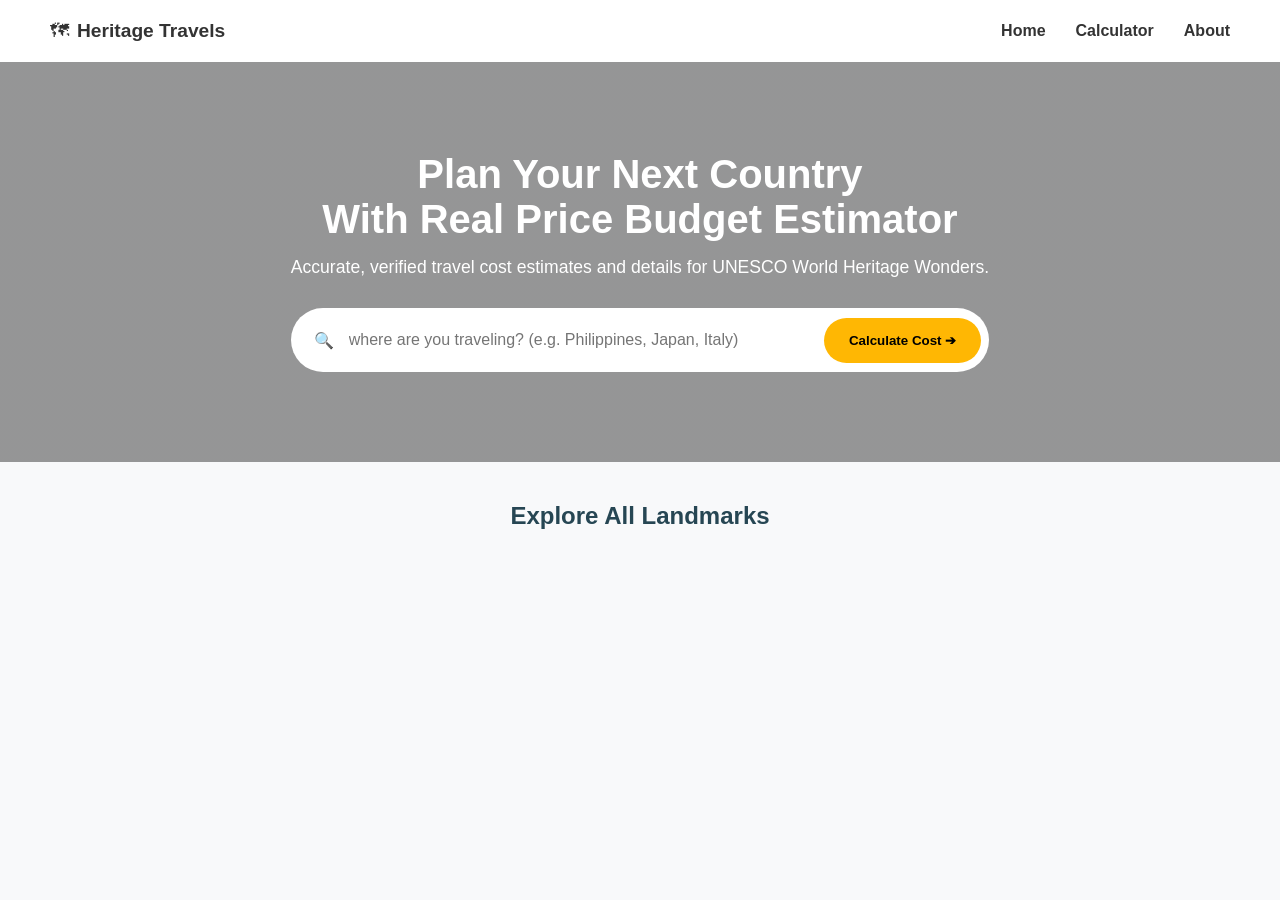
==== index.html @ 6d5b7376 "Add frontend layout, budget calculator logic, and images" ====
<!DOCTYPE html>
<html lang="en">
<head>
    <meta charset="UTF-8">
    <meta name="viewport" content="width=device-width, initial-scale=1.0">
    <title>Heritage Travels - Home</title>
    <link rel="stylesheet" href="style.css">
</head>
<body>
    <!-- Top Navigation -->
    <nav class="navbar">
        <div class="logo">
            <span class="logo-icon">🗺</span>
            <strong>Heritage Travels</strong>
        </div>
        <ul class="nav-links">
            <li><a href="index.html">Home</a></li>
            <li><a href="calculator.html">Calculator</a></li>
            <li><a href="#">About</a></li>
        </ul>
    </nav>

    <!-- Hero Section -->
    <header class="hero">
        <div class="hero-content">
            <h1>Plan Your Next Country<br>With Real Price Budget Estimator</h1>
            <p>Accurate, verified travel cost estimates and details for UNESCO World Heritage Wonders.</p>
            
            <div class="search-bar">
                <span class="search-icon">🔍</span>
                <input type="text" id="searchInput" placeholder="where are you traveling? (e.g. Philippines, Japan, Italy)">
                <button id="heroCalculateBtn">Calculate Cost ➔</button>
            </div>
        </div>
    </header>

    <!-- Ipapakita pa rin natin ang lahat ng landmarks dito bilang gallery -->
    <main class="container">
        <h2 style="text-align: center; margin-bottom: 20px; color: #264653;">Explore All Landmarks</h2>
        <div id="resultsGrid" class="grid">
            <!-- JavaScript will inject all landmark cards here -->
        </div>
    </main>

    <script src="app.js"></script>
</body>
</html>
---- style.css ----
* {
    margin: 0;
    padding: 0;
    box-sizing: border-box;
    font-family: 'Segoe UI', Tahoma, Geneva, Verdana, sans-serif;
}

body {
    background-color: #f8f9fa;
}

/* Navigation */
.navbar {
    display: flex;
    justify-content: space-between;
    align-items: center;
    padding: 20px 50px;
    background: white;
}

.logo {
    font-size: 1.2rem;
    color: #333;
    display: flex;
    align-items: center;
    gap: 8px;
}

.nav-links {
    list-style: none;
    display: flex;
    gap: 30px;
}

.nav-links a {
    text-decoration: none;
    color: #333;
    font-weight: 600;
}

/* Hero Section */
.hero {
    /* Using a placeholder beach image similar to your Figma design */
    background: linear-gradient(rgba(0, 0, 0, 0.4), rgba(0, 0, 0, 0.4)), url('https://images.unsplash.com/photo-1499793983690-e29da59ef1c2?ixlib=rb-4.0.3&auto=format&fit=crop&w=2070&q=80') center/cover;
    height: 400px;
    display: flex;
    justify-content: center;
    align-items: center;
    text-align: center;
    color: white;
    padding: 0 20px;
}

.hero h1 {
    font-size: 2.5rem;
    margin-bottom: 15px;
}

.hero p {
    font-size: 1.1rem;
    margin-bottom: 30px;
}

/* Search Bar */
.search-bar {
    background: white;
    padding: 8px;
    border-radius: 50px;
    display: flex;
    align-items: center;
    max-width: 700px;
    margin: 0 auto;
}

.search-icon {
    padding-left: 15px;
}

.search-bar input {
    flex: 1;
    border: none;
    padding: 15px;
    outline: none;
    font-size: 1rem;
}

.search-bar button {
    background-color: #ffb703;
    color: black;
    border: none;
    padding: 15px 25px;
    border-radius: 50px;
    font-weight: bold;
    cursor: pointer;
    transition: 0.3s;
}

.search-bar button:hover {
    background-color: #fb8500;
}

/* Grid & Cards */
.container {
    max-width: 1200px;
    margin: 40px auto;
    padding: 0 20px;
}

.grid {
    display: grid;
    grid-template-columns: repeat(auto-fit, minmax(300px, 1fr));
    gap: 20px;
}

.card {
    background: white;
    border-radius: 10px;
    box-shadow: 0 4px 6px rgba(0,0,0,0.05);
    border-top: 4px solid #2a9d8f;
    overflow: hidden; /* Keeps the image corners rounded */
}

.card-img {
    width: 100%;
    height: 200px;
    object-fit: cover; /* Ensures the image fills the space without stretching */
    display: block;
}

.card-content {
    padding: 20px;
}

.card-content h3 {
    margin-bottom: 10px;
    color: #264653;
}

.card-content p {
    margin-bottom: 8px;
    color: #555;
    font-size: 0.95rem;
}

.fee {
    color: #e76f51;
    font-weight: bold;
}

.desc {
    margin-top: 15px;
    font-style: italic;
    color: #777;
}

/* Calculator Section */
.calculator-section {
    max-width: 900px;
    margin: -50px auto 40px;
    background: white;
    padding: 30px;
    border-radius: 12px;
    box-shadow: 0 10px 25px rgba(0,0,0,0.1);
    position: relative;
    z-index: 10;
}

.calc-header {
    display: flex;
    justify-content: space-between;
    align-items: center;
    margin-bottom: 25px;
}

.calc-grid {
    display: grid;
    grid-template-columns: 2fr 1fr 1fr;
    gap: 20px;
    margin-bottom: 25px;
}

.input-group label {
    display: block;
    font-size: 0.8rem;
    color: #666;
    margin-bottom: 8px;
    font-weight: bold;
}

.input-group select, .input-group input {
    width: 100%;
    padding: 12px;
    border: 1px solid #ddd;
    border-radius: 6px;
    font-size: 1rem;
}

.travel-style {
    margin-bottom: 25px;
}

.style-options {
    display: flex;
    gap: 15px;
    margin-top: 10px;
}

.style-btn {
    flex: 1;
    padding: 12px;
    background: white;
    border: 1px solid #ddd;
    border-radius: 6px;
    cursor: pointer;
    font-weight: bold;
    color: #555;
}

.style-btn.active {
    border-color: #2a9d8f;
    background: #e9f5f4;
    color: #2a9d8f;
}

.calc-submit {
    width: 100%;
    padding: 15px;
    background: #2a9d8f;
    color: white;
    border: none;
    border-radius: 6px;
    font-size: 1.1rem;
    font-weight: bold;
    cursor: pointer;
}

/* Dashboard Section */
.dashboard-section {
    max-width: 900px;
    margin: 0 auto 50px;
}

.total-banner {
    background: #264653;
    color: white;
    padding: 30px;
    border-radius: 12px;
    margin-bottom: 20px;
}

.total-banner p { color: #aaa; margin-bottom: 5px; }
.total-banner h1 { font-size: 3rem; margin-bottom: 5px; }

.distribution-grid {
    display: grid;
    grid-template-columns: repeat(4, 1fr);
    gap: 15px;
}

.dist-card {
    background: white;
    padding: 20px;
    border-radius: 8px;
    border: 1px solid #eee;
    text-align: center;
}

.dist-card h4 {
    font-size: 0.9rem;
    color: #666;
    margin-bottom: 15px;
}

.dist-card h2 {
    color: #333;
}
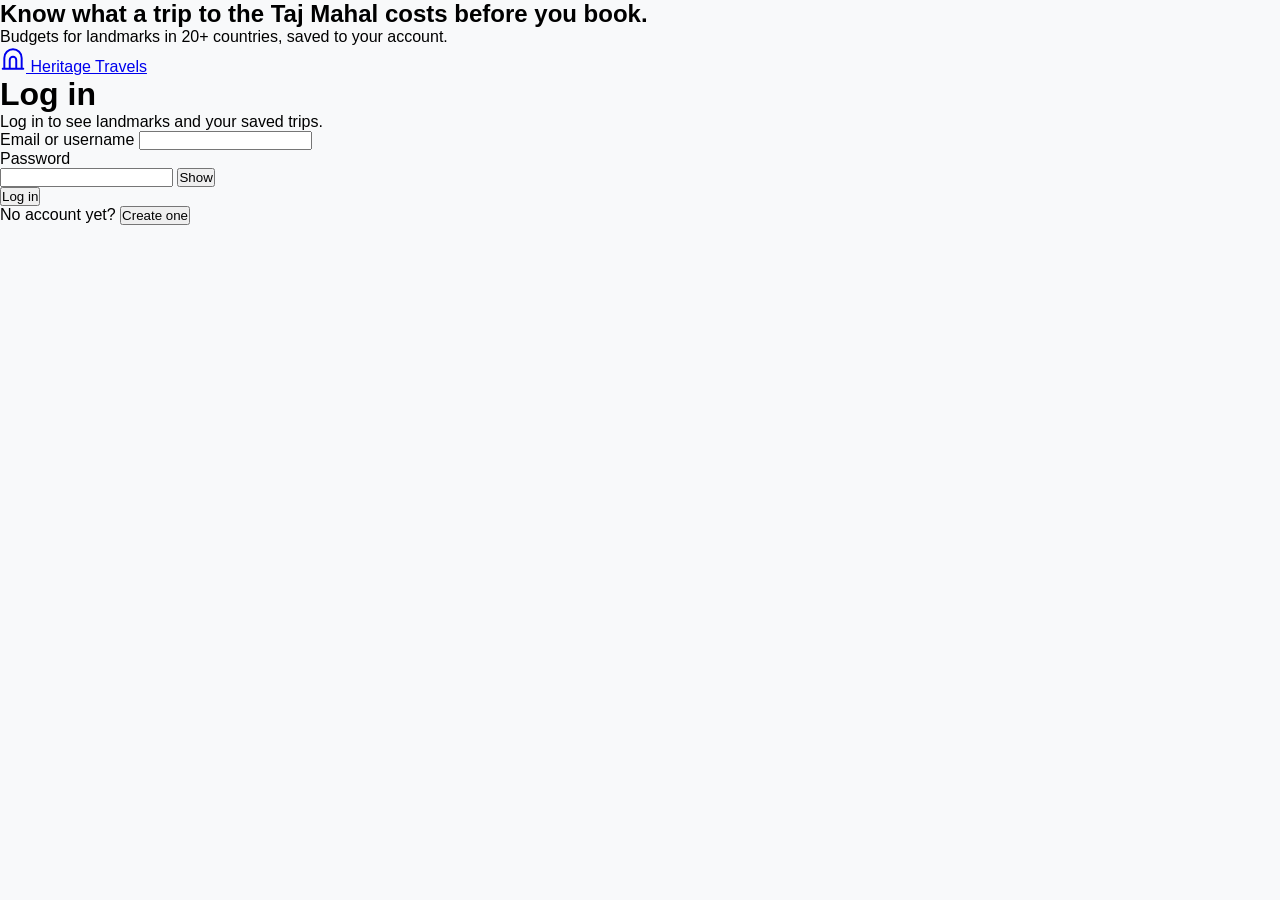
==== commit 695d99f2: "Refactor index.html for improved structure and styling Updated the HTML structure and added meta tag" ====
--- a/index.html
+++ b/index.html
@@ -1,47 +1,53 @@
 <!DOCTYPE html>
 <html lang="en">
 <head>
-    <meta charset="UTF-8">
-    <meta name="viewport" content="width=device-width, initial-scale=1.0">
-    <title>Heritage Travels - Home</title>
-    <link rel="stylesheet" href="style.css">
+<meta charset="UTF-8">
+<meta name="viewport" content="width=device-width, initial-scale=1.0">
+<link rel="preconnect" href="https://fonts.googleapis.com">
+<link rel="preconnect" href="https://fonts.gstatic.com" crossorigin>
+<link href="https://fonts.googleapis.com/css2?family=Libre+Caslon+Display&family=Public+Sans:wght@400;500;600;700&display=swap" rel="stylesheet">
+<link rel="stylesheet" href="style.css">
+<title>Heritage Travels | Landmark budgets</title>
 </head>
-<body>
-    <!-- Top Navigation -->
-    <nav class="navbar">
-        <div class="logo">
-            <span class="logo-icon">🗺</span>
-            <strong>Heritage Travels</strong>
+<body data-page="home">
+<header class="site-header" id="siteHeader"></header>
+<main>
+  <section class="hero">
+    <div class="wrap">
+      <div>
+        <h1>What does it cost to stand where history happened?</h1>
+        <p class="hero-lede">Pick a landmark, set your days and travelers, and get a clear budget for the hotel, food, transport and entry.</p>
+        <form class="search" id="heroForm" role="search">
+          <div class="field">
+            <svg viewBox="0 0 24 24" width="20" height="20" fill="none" stroke="currentColor" stroke-width="1.8" stroke-linecap="round" aria-hidden="true"><circle cx="11" cy="11" r="6.5"/><path d="m16 16 4.5 4.5"/></svg>
+            <input id="heroInput" type="text" placeholder="Country, for example Italy" aria-label="Country">
+          </div>
+          <button class="btn btn-primary" type="submit">Estimate a budget</button>
+        </form>
+        <p class="hero-stat" id="heroStat" aria-live="polite"></p>
+      </div>
+      <figure class="arch">
+        <div class="arch-frame"><img src="images/colosseum.jpg" alt="The Colosseum in Rome"></div>
+        <figcaption><strong>Colosseum, Rome</strong><span>Entry 16 EUR. Hotel 150 EUR a night.</span></figcaption>
+      </figure>
+    </div>
+  </section>
+
+  <section class="section" id="landmarks">
+    <div class="wrap">
+      <div class="section-head">
+        <h2>Landmarks <span class="muted" id="count" style="font-size:1rem;font-family:var(--font-ui)"></span></h2>
+        <div class="filter">
+          <svg viewBox="0 0 24 24" width="20" height="20" fill="none" stroke="currentColor" stroke-width="1.8" stroke-linecap="round" aria-hidden="true"><circle cx="11" cy="11" r="6.5"/><path d="m16 16 4.5 4.5"/></svg>
+          <input id="filter" type="search" placeholder="Search by name or place" aria-label="Search landmarks">
         </div>
-        <ul class="nav-links">
-            <li><a href="index.html">Home</a></li>
-            <li><a href="calculator.html">Calculator</a></li>
-            <li><a href="#">About</a></li>
-        </ul>
-    </nav>
-
-    <!-- Hero Section -->
-    <header class="hero">
-        <div class="hero-content">
-            <h1>Plan Your Next Country<br>With Real Price Budget Estimator</h1>
-            <p>Accurate, verified travel cost estimates and details for UNESCO World Heritage Wonders.</p>
-            
-            <div class="search-bar">
-                <span class="search-icon">🔍</span>
-                <input type="text" id="searchInput" placeholder="where are you traveling? (e.g. Philippines, Japan, Italy)">
-                <button id="heroCalculateBtn">Calculate Cost ➔</button>
-            </div>
-        </div>
-    </header>
-
-    <!-- Ipapakita pa rin natin ang lahat ng landmarks dito bilang gallery -->
-    <main class="container">
-        <h2 style="text-align: center; margin-bottom: 20px; color: #264653;">Explore All Landmarks</h2>
-        <div id="resultsGrid" class="grid">
-            <!-- JavaScript will inject all landmark cards here -->
-        </div>
-    </main>
-
-    <script src="app.js"></script>
+      </div>
+      <div class="tabs" id="tabs" role="group" aria-label="Region"></div>
+      <div class="grid" id="grid"></div>
+    </div>
+  </section>
+</main>
+<footer class="site-footer" id="siteFooter"></footer>
+<script src="app.js"></script>
 </body>
-</html>+</html>
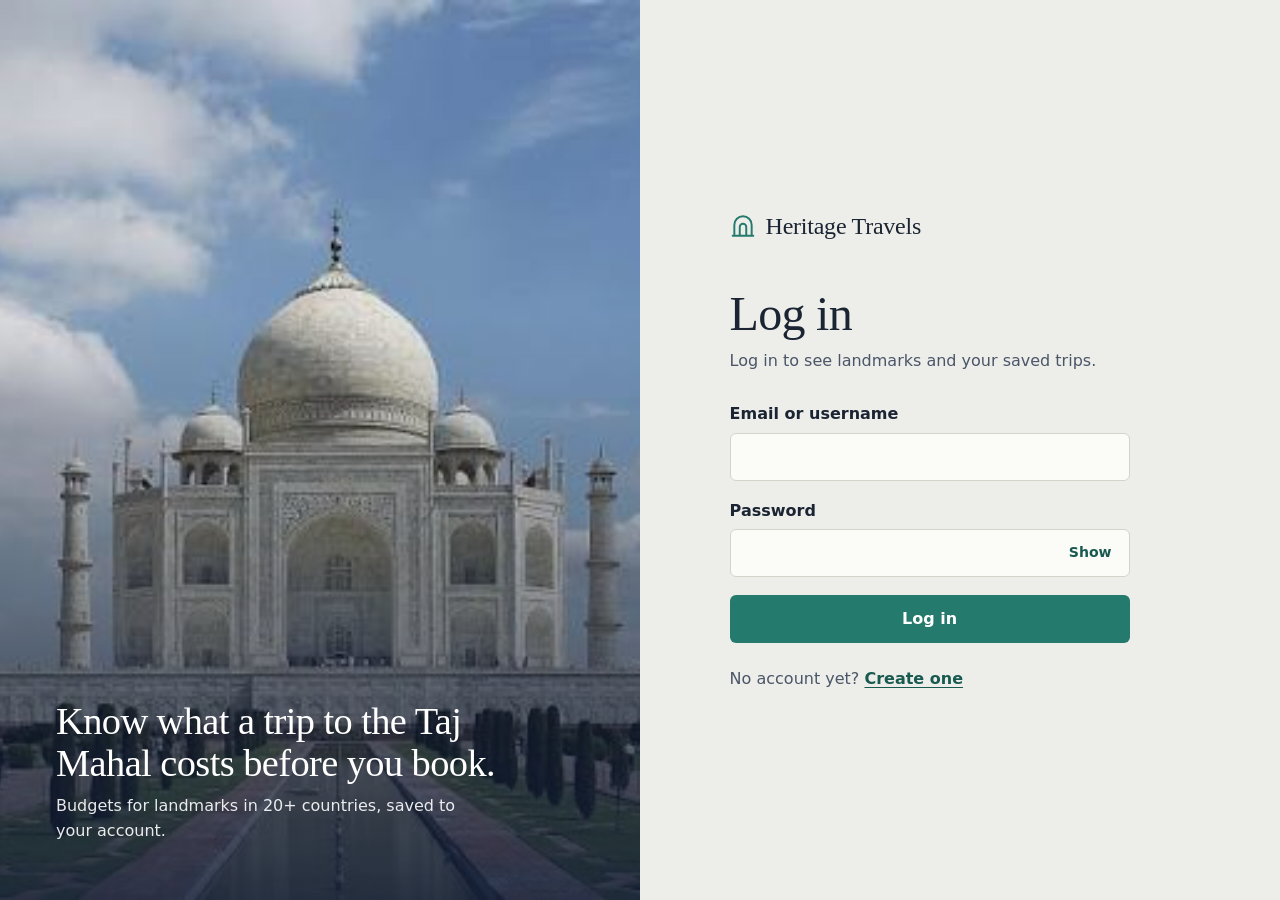
==== commit e1a461bd: "Update figcaption to include heroCaption span" ====
--- a/index.html
+++ b/index.html
@@ -28,7 +28,7 @@
       </div>
       <figure class="arch">
         <div class="arch-frame"><img src="images/colosseum.jpg" alt="The Colosseum in Rome"></div>
-        <figcaption><strong>Colosseum, Rome</strong><span>Entry 16 EUR. Hotel 150 EUR a night.</span></figcaption>
+        <figcaption><strong>Colosseum, Rome</strong><span id="heroCaption"></span></figcaption>
       </figure>
     </div>
   </section>
--- a/style.css
+++ b/style.css
@@ -1,276 +1,446 @@
-* {
+/* ==========================================================
+   Heritage Travels
+   Limestone, slate ink, verdigris and brass.
+   Trips and budget estimates are drawn as entry tickets.
+   ========================================================== */
+
+:root {
+    --stone: #edeee9;
+    --stone-2: #e2e4dc;
+    --paper: #fbfbf8;
+    --line: #d1d5ca;
+    --ink: #1b2433;
+    --ink-2: #4a5568;
+    --ink-3: #8a93a3;
+    --verd: #247a6c;
+    --verd-d: #185a50;
+    --verd-wash: #dcebe6;
+    --brass: #b88a2d;
+    --brass-d: #7a5812;
+    --stamp: #b7352d;
+    --slate: #5b6b86;
+
+    --font-display: "Libre Caslon Display", "Iowan Old Style", "Palatino Linotype", Georgia, serif;
+    --font-ui: "Public Sans", system-ui, -apple-system, "Segoe UI", Roboto, sans-serif;
+
+    --radius: 6px;
+    --wrap: 1200px;
+}
+
+*, *::before, *::after { box-sizing: border-box; }
+
+html { scroll-behavior: smooth; }
+
+body {
     margin: 0;
-    padding: 0;
-    box-sizing: border-box;
-    font-family: 'Segoe UI', Tahoma, Geneva, Verdana, sans-serif;
-}
-
-body {
-    background-color: #f8f9fa;
-}
-
-/* Navigation */
-.navbar {
+    min-height: 100vh;
     display: flex;
-    justify-content: space-between;
-    align-items: center;
-    padding: 20px 50px;
-    background: white;
-}
-
-.logo {
-    font-size: 1.2rem;
-    color: #333;
-    display: flex;
-    align-items: center;
-    gap: 8px;
-}
-
-.nav-links {
-    list-style: none;
-    display: flex;
-    gap: 30px;
-}
-
-.nav-links a {
-    text-decoration: none;
-    color: #333;
-    font-weight: 600;
-}
-
-/* Hero Section */
-.hero {
-    /* Using a placeholder beach image similar to your Figma design */
-    background: linear-gradient(rgba(0, 0, 0, 0.4), rgba(0, 0, 0, 0.4)), url('https://images.unsplash.com/photo-1499793983690-e29da59ef1c2?ixlib=rb-4.0.3&auto=format&fit=crop&w=2070&q=80') center/cover;
-    height: 400px;
-    display: flex;
-    justify-content: center;
-    align-items: center;
-    text-align: center;
-    color: white;
-    padding: 0 20px;
-}
-
-.hero h1 {
-    font-size: 2.5rem;
-    margin-bottom: 15px;
-}
-
-.hero p {
-    font-size: 1.1rem;
-    margin-bottom: 30px;
-}
-
-/* Search Bar */
-.search-bar {
-    background: white;
-    padding: 8px;
-    border-radius: 50px;
-    display: flex;
-    align-items: center;
-    max-width: 700px;
-    margin: 0 auto;
-}
-
-.search-icon {
-    padding-left: 15px;
-}
-
-.search-bar input {
-    flex: 1;
-    border: none;
-    padding: 15px;
-    outline: none;
-    font-size: 1rem;
-}
-
-.search-bar button {
-    background-color: #ffb703;
-    color: black;
-    border: none;
-    padding: 15px 25px;
-    border-radius: 50px;
-    font-weight: bold;
-    cursor: pointer;
-    transition: 0.3s;
-}
-
-.search-bar button:hover {
-    background-color: #fb8500;
-}
-
-/* Grid & Cards */
-.container {
-    max-width: 1200px;
-    margin: 40px auto;
-    padding: 0 20px;
-}
-
-.grid {
-    display: grid;
-    grid-template-columns: repeat(auto-fit, minmax(300px, 1fr));
-    gap: 20px;
-}
-
-.card {
-    background: white;
-    border-radius: 10px;
-    box-shadow: 0 4px 6px rgba(0,0,0,0.05);
-    border-top: 4px solid #2a9d8f;
-    overflow: hidden; /* Keeps the image corners rounded */
-}
-
-.card-img {
-    width: 100%;
-    height: 200px;
-    object-fit: cover; /* Ensures the image fills the space without stretching */
-    display: block;
-}
-
-.card-content {
-    padding: 20px;
-}
-
-.card-content h3 {
-    margin-bottom: 10px;
-    color: #264653;
-}
-
-.card-content p {
-    margin-bottom: 8px;
-    color: #555;
-    font-size: 0.95rem;
-}
-
-.fee {
-    color: #e76f51;
-    font-weight: bold;
-}
-
-.desc {
-    margin-top: 15px;
-    font-style: italic;
-    color: #777;
-}
-
-/* Calculator Section */
-.calculator-section {
-    max-width: 900px;
-    margin: -50px auto 40px;
-    background: white;
-    padding: 30px;
-    border-radius: 12px;
-    box-shadow: 0 10px 25px rgba(0,0,0,0.1);
-    position: relative;
-    z-index: 10;
-}
-
-.calc-header {
-    display: flex;
-    justify-content: space-between;
-    align-items: center;
-    margin-bottom: 25px;
-}
-
-.calc-grid {
-    display: grid;
-    grid-template-columns: 2fr 1fr 1fr;
-    gap: 20px;
-    margin-bottom: 25px;
-}
-
-.input-group label {
-    display: block;
-    font-size: 0.8rem;
-    color: #666;
-    margin-bottom: 8px;
-    font-weight: bold;
-}
-
-.input-group select, .input-group input {
-    width: 100%;
-    padding: 12px;
-    border: 1px solid #ddd;
-    border-radius: 6px;
-    font-size: 1rem;
-}
-
-.travel-style {
-    margin-bottom: 25px;
-}
-
-.style-options {
-    display: flex;
-    gap: 15px;
-    margin-top: 10px;
-}
-
-.style-btn {
-    flex: 1;
-    padding: 12px;
-    background: white;
-    border: 1px solid #ddd;
-    border-radius: 6px;
-    cursor: pointer;
-    font-weight: bold;
-    color: #555;
-}
-
-.style-btn.active {
-    border-color: #2a9d8f;
-    background: #e9f5f4;
-    color: #2a9d8f;
-}
-
-.calc-submit {
-    width: 100%;
-    padding: 15px;
-    background: #2a9d8f;
-    color: white;
-    border: none;
-    border-radius: 6px;
-    font-size: 1.1rem;
-    font-weight: bold;
-    cursor: pointer;
-}
-
-/* Dashboard Section */
-.dashboard-section {
-    max-width: 900px;
-    margin: 0 auto 50px;
-}
-
-.total-banner {
-    background: #264653;
-    color: white;
-    padding: 30px;
-    border-radius: 12px;
-    margin-bottom: 20px;
-}
-
-.total-banner p { color: #aaa; margin-bottom: 5px; }
-.total-banner h1 { font-size: 3rem; margin-bottom: 5px; }
-
-.distribution-grid {
-    display: grid;
-    grid-template-columns: repeat(4, 1fr);
-    gap: 15px;
-}
-
-.dist-card {
-    background: white;
-    padding: 20px;
-    border-radius: 8px;
-    border: 1px solid #eee;
-    text-align: center;
-}
-
-.dist-card h4 {
-    font-size: 0.9rem;
-    color: #666;
-    margin-bottom: 15px;
-}
-
-.dist-card h2 {
-    color: #333;
-}+    flex-direction: column;
+    background: var(--stone);
+    color: var(--ink);
+    font: 400 1rem/1.55 var(--font-ui);
+    -webkit-font-smoothing: antialiased;
+}
+
+main { flex: 1; }
+
+img { display: block; max-width: 100%; }
+h1, h2, h3, p, ul, dl, figure { margin: 0; }
+ul { padding: 0; list-style: none; }
+a { color: inherit; }
+button, input, select { font: inherit; color: inherit; }
+
+:focus-visible { outline: 2px solid var(--verd); outline-offset: 2px; }
+
+.wrap { max-width: var(--wrap); margin: 0 auto; padding: 0 24px; }
+.muted { color: var(--ink-2); }
+.sr-only {
+    position: absolute; width: 1px; height: 1px; margin: -1px; padding: 0;
+    overflow: hidden; clip: rect(0 0 0 0); white-space: nowrap; border: 0;
+}
+
+/* ---------- Type ---------- */
+h1, h2, .display { font-family: var(--font-display); font-weight: 400; letter-spacing: -0.015em; }
+h1 { font-size: clamp(2.5rem, 5.4vw, 4.25rem); line-height: 1.04; }
+h2 { font-size: clamp(1.75rem, 3vw, 2.5rem); line-height: 1.1; }
+
+/* ---------- Buttons ---------- */
+.btn {
+    display: inline-flex; align-items: center; justify-content: center; gap: 8px;
+    height: 48px; padding: 0 22px;
+    border: 1px solid transparent; border-radius: var(--radius);
+    font-weight: 600; text-decoration: none; cursor: pointer;
+    transition: background .15s, color .15s, border-color .15s;
+}
+.btn-primary { background: var(--verd); color: #fff; }
+.btn-primary:hover { background: var(--verd-d); }
+.btn-quiet { background: transparent; border-color: var(--ink); color: var(--ink); }
+.btn-quiet:hover { background: var(--ink); color: var(--paper); }
+.btn-danger { background: var(--stamp); color: #fff; }
+.btn-danger:hover { background: #962a23; }
+.btn-sm { height: 38px; padding: 0 14px; font-size: .9rem; }
+.btn[disabled], .btn[aria-disabled="true"] { opacity: .55; cursor: not-allowed; }
+.btn-link {
+    background: none; border: 0; padding: 6px 4px; cursor: pointer;
+    font-weight: 600; text-decoration: underline; text-underline-offset: 3px;
+}
+.btn-link.danger { color: var(--stamp); }
+
+/* ---------- Header ---------- */
+.site-header {
+    position: sticky; top: 0; z-index: 30;
+    background: var(--stone);
+    border-bottom: 1px solid var(--line);
+}
+@supports (background: color-mix(in srgb, red, blue)) {
+    .site-header { background: color-mix(in srgb, var(--stone) 90%, transparent); backdrop-filter: blur(10px); }
+}
+.site-header .wrap { display: flex; align-items: center; gap: 28px; height: 64px; }
+.brand {
+    display: flex; align-items: center; gap: 10px; text-decoration: none;
+    font-family: var(--font-display); font-size: 1.5rem; letter-spacing: -0.01em; white-space: nowrap;
+}
+.brand svg { color: var(--verd); }
+.nav { display: flex; gap: 4px; }
+.nav a {
+    position: relative; padding: 8px 12px; border-radius: var(--radius);
+    text-decoration: none; font-weight: 500; color: var(--ink-2);
+}
+.nav a:hover { color: var(--ink); }
+.nav a[aria-current="page"] { color: var(--ink); }
+.nav a[aria-current="page"]::after {
+    content: ""; position: absolute; left: 12px; right: 12px; bottom: 2px;
+    height: 2px; background: var(--verd);
+}
+.nav-logout { display: none; }
+.user { margin-left: auto; display: flex; align-items: center; gap: 10px; }
+.avatar {
+    width: 32px; height: 32px; border-radius: 50%;
+    display: grid; place-items: center;
+    background: var(--ink); color: var(--stone); font-weight: 600; font-size: .85rem;
+}
+.user-name { max-width: 180px; overflow: hidden; text-overflow: ellipsis; white-space: nowrap; font-size: .9rem; color: var(--ink-2); }
+.badge {
+    padding: 2px 9px; border-radius: 999px;
+    background: var(--verd-wash); color: var(--verd-d); font-size: .75rem; font-weight: 600;
+}
+.menu-btn {
+    display: none; margin-left: auto; width: 42px; height: 42px;
+    align-items: center; justify-content: center;
+    background: none; border: 1px solid var(--line); border-radius: var(--radius); cursor: pointer;
+}
+
+/* ---------- Home: hero ---------- */
+.hero { padding: 56px 0 72px; }
+.hero .wrap { display: grid; grid-template-columns: minmax(0, 1.15fr) minmax(0, .85fr); gap: 72px; align-items: center; }
+.hero-lede { margin-top: 22px; max-width: 46ch; font-size: 1.125rem; color: var(--ink-2); }
+
+.search { display: flex; gap: 8px; margin-top: 32px; max-width: 540px; }
+.field { position: relative; flex: 1; min-width: 0; }
+.field > svg { position: absolute; left: 14px; top: 50%; transform: translateY(-50%); color: var(--ink-2); pointer-events: none; }
+.field input {
+    width: 100%; height: 52px; padding: 0 16px 0 44px;
+    border: 1px solid var(--line); border-radius: var(--radius); background: var(--paper);
+}
+.hero-stat { margin-top: 14px; font-size: .92rem; color: var(--ink-2); min-height: 1.5em; }
+
+.arch { justify-self: center; width: 100%; max-width: 420px; }
+.arch-frame {
+    aspect-ratio: 4 / 5;
+    border-radius: 999px 999px 10px 10px;
+    overflow: hidden;
+    background: var(--stone-2);
+    outline: 1px solid var(--ink);
+    outline-offset: 9px;
+}
+.arch-frame img { width: 100%; height: 100%; object-fit: cover; animation: rise 1s cubic-bezier(.2, .7, .2, 1) both; }
+@keyframes rise { from { clip-path: inset(100% 0 0 0); } to { clip-path: inset(0 0 0 0); } }
+.arch figcaption { margin-top: 24px; display: grid; gap: 2px; font-size: .92rem; color: var(--ink-2); }
+.arch figcaption strong { color: var(--ink); font-weight: 600; }
+
+/* ---------- Home: gallery ---------- */
+.section { padding: 8px 0 96px; }
+.section-head { display: flex; align-items: flex-end; justify-content: space-between; flex-wrap: wrap; gap: 20px; margin-bottom: 20px; }
+.section-head .filter { position: relative; width: min(100%, 340px); }
+.section-head .filter svg { position: absolute; left: 14px; top: 50%; transform: translateY(-50%); color: var(--ink-2); pointer-events: none; }
+.section-head .filter input {
+    width: 100%; height: 46px; padding: 0 14px 0 42px;
+    border: 1px solid var(--line); border-radius: var(--radius); background: var(--paper);
+}
+
+.tabs { display: flex; gap: 2px; margin-bottom: 36px; overflow-x: auto; border-bottom: 1px solid var(--line); scrollbar-width: thin; }
+.tab {
+    flex: none; margin-bottom: -1px; padding: 12px 14px;
+    background: none; border: 0; border-bottom: 2px solid transparent;
+    font-weight: 500; color: var(--ink-2); cursor: pointer;
+}
+.tab:hover { color: var(--ink); }
+.tab[aria-pressed="true"] { color: var(--ink); border-bottom-color: var(--ink); font-weight: 600; }
+
+.grid { display: grid; grid-template-columns: repeat(auto-fill, minmax(280px, 1fr)); gap: 44px 28px; }
+
+.place-media {
+    position: relative; aspect-ratio: 3 / 2; overflow: hidden;
+    border-radius: 8px; background: var(--stone-2);
+}
+.place-media > a { display: block; height: 100%; }
+.place-media img { width: 100%; height: 100%; object-fit: cover; transition: transform .6s cubic-bezier(.2, .7, .2, 1); }
+.place:hover .place-media img { transform: scale(1.035); }
+.heart {
+    position: absolute; top: 10px; right: 10px; width: 40px; height: 40px;
+    display: grid; place-items: center;
+    background: var(--paper); border: 0; border-radius: 50%; cursor: pointer;
+}
+.heart svg { fill: none; stroke: var(--ink); }
+.heart[aria-pressed="true"] svg { fill: var(--stamp); stroke: var(--stamp); }
+.heart[disabled] { opacity: .6; }
+.place-body { padding-top: 14px; }
+.place h3 { font-size: 1.125rem; font-weight: 600; line-height: 1.3; }
+.where { margin-top: 2px; font-size: .92rem; color: var(--ink-2); }
+.facts { display: flex; flex-wrap: wrap; row-gap: 4px; margin-top: 12px; font-size: .88rem; }
+.facts li { display: flex; align-items: center; gap: 5px; padding: 0 12px; border-left: 1px solid var(--line); }
+.facts li:first-child { padding-left: 0; border-left: 0; }
+.facts svg { color: var(--brass); fill: var(--brass); stroke: var(--brass); }
+.facts .free { color: var(--brass-d); font-weight: 600; }
+.place-link {
+    display: inline-block; margin-top: 14px; font-weight: 600; color: var(--verd-d);
+    text-decoration: underline; text-underline-offset: 4px;
+}
+.place-link:hover { color: var(--ink); }
+
+.skel {
+    background: linear-gradient(90deg, var(--stone-2), #ecede7, var(--stone-2));
+    background-size: 200% 100%; animation: shimmer 1.4s linear infinite; border-radius: 6px;
+}
+@keyframes shimmer { from { background-position: 200% 0; } to { background-position: -200% 0; } }
+.skel-media { aspect-ratio: 3 / 2; border-radius: 8px; }
+.skel-line { height: 14px; margin-top: 12px; width: 70%; }
+.skel-line.short { width: 40%; }
+
+/* ---------- Page heads and states ---------- */
+.page-head { padding: 52px 0 36px; }
+.page-head.row { display: flex; align-items: flex-end; justify-content: space-between; flex-wrap: wrap; gap: 20px; }
+.page-head p { margin-top: 12px; max-width: 58ch; color: var(--ink-2); }
+
+.state { max-width: 500px; padding: 24px 0 64px; }
+.state h2 { margin-bottom: 10px; }
+.state p { color: var(--ink-2); margin-bottom: 22px; }
+.notice {
+    padding: 16px 18px; border-left: 3px solid var(--stamp); background: var(--paper);
+    border-radius: 0 var(--radius) var(--radius) 0;
+}
+.notice p { margin-bottom: 12px; }
+
+/* ---------- Calculator ---------- */
+.calc { display: grid; grid-template-columns: minmax(0, 1fr) minmax(0, 440px); gap: 80px; padding-bottom: 96px; align-items: start; }
+.form-group { padding: 22px 0; border: 0; border-top: 1px solid var(--line); margin: 0; min-width: 0; }
+.form-group:first-child { border-top: 0; padding-top: 0; }
+.form-group > label, .form-group > legend, .field-block > label { display: block; margin-bottom: 8px; padding: 0; font-weight: 600; }
+.hint { margin-top: 10px; font-size: .88rem; color: var(--ink-2); }
+
+select, .calc input[type="number"] { border: 1px solid var(--line); background: var(--paper); border-radius: var(--radius); }
+select {
+    width: 100%; height: 48px; padding: 0 40px 0 14px; appearance: none; cursor: pointer;
+    background-image: url("data:image/svg+xml,%3Csvg xmlns='http://www.w3.org/2000/svg' width='12' height='8' viewBox='0 0 12 8'%3E%3Cpath d='M1 1l5 5 5-5' fill='none' stroke='%231b2433' stroke-width='1.8' stroke-linecap='round' stroke-linejoin='round'/%3E%3C/svg%3E");
+    background-repeat: no-repeat; background-position: right 16px center;
+}
+.pair { display: grid; grid-template-columns: 1fr 1fr; gap: 16px; }
+.stepper { display: flex; height: 48px; border: 1px solid var(--line); border-radius: var(--radius); background: var(--paper); overflow: hidden; }
+.stepper button { width: 46px; border: 0; background: none; font-size: 1.3rem; cursor: pointer; }
+.stepper button:hover { background: var(--stone-2); }
+.stepper input { flex: 1; min-width: 0; border: 0 !important; background: none !important; text-align: center; font-weight: 600; -moz-appearance: textfield; }
+.stepper input::-webkit-outer-spin-button, .stepper input::-webkit-inner-spin-button { -webkit-appearance: none; margin: 0; }
+
+.segment { display: grid; grid-template-columns: repeat(3, 1fr); border: 1px solid var(--line); border-radius: var(--radius); overflow: hidden; background: var(--paper); }
+.segment label { position: relative; cursor: pointer; }
+.segment label + label { border-left: 1px solid var(--line); }
+.segment input { position: absolute; opacity: 0; inset: 0; }
+.segment span { display: block; padding: 12px 8px; text-align: center; font-weight: 600; }
+.segment small { display: block; font-weight: 400; font-size: .78rem; opacity: .8; }
+.segment input:checked + span { background: var(--ink); color: var(--paper); }
+.segment input:focus-visible + span { outline: 2px solid var(--verd); outline-offset: -4px; }
+
+.calc-result { position: sticky; top: 88px; }
+
+/* ---------- Entry ticket ---------- */
+.ticket { display: flex; flex-direction: column; filter: drop-shadow(0 1px 1px rgba(27, 36, 51, .18)); }
+.ticket-main, .ticket-stub { background: var(--paper); }
+.ticket-main {
+    padding: 24px 24px 28px; border-radius: 12px 12px 0 0;
+    -webkit-mask: radial-gradient(circle 12px at 0 100%, #0000 98%, #000) left / 51% 100% no-repeat,
+                  radial-gradient(circle 12px at 100% 100%, #0000 98%, #000) right / 51% 100% no-repeat;
+            mask: radial-gradient(circle 12px at 0 100%, #0000 98%, #000) left / 51% 100% no-repeat,
+                  radial-gradient(circle 12px at 100% 100%, #0000 98%, #000) right / 51% 100% no-repeat;
+}
+.ticket-stub {
+    position: relative; padding: 28px 24px 24px; border-radius: 0 0 12px 12px;
+    -webkit-mask: radial-gradient(circle 12px at 0 0, #0000 98%, #000) left / 51% 100% no-repeat,
+                  radial-gradient(circle 12px at 100% 0, #0000 98%, #000) right / 51% 100% no-repeat;
+            mask: radial-gradient(circle 12px at 0 0, #0000 98%, #000) left / 51% 100% no-repeat,
+                  radial-gradient(circle 12px at 100% 0, #0000 98%, #000) right / 51% 100% no-repeat;
+}
+.ticket-stub::before { content: ""; position: absolute; top: 0; left: 22px; right: 22px; border-top: 2px dashed var(--line); }
+.ticket.is-printing { animation: print .65s cubic-bezier(.2, .7, .2, 1) backwards; }
+@keyframes print { from { clip-path: inset(0 0 100% 0); } to { clip-path: inset(0 0 0 0); } }
+
+.ticket-photo { aspect-ratio: 16 / 7; margin-bottom: 18px; overflow: hidden; border-radius: var(--radius); background: var(--stone-2); }
+.ticket-photo img { width: 100%; height: 100%; object-fit: cover; }
+.ticket-title { font-size: 2rem; line-height: 1.1; }
+.ticket-where { margin-top: 4px; color: var(--ink-2); }
+.ticket-meta { margin-top: 12px; font-size: .92rem; }
+
+.split-bar { display: flex; height: 8px; margin: 22px 0 14px; overflow: hidden; border-radius: 4px; background: var(--stone-2); }
+.split-bar i { display: block; height: 100%; }
+.lines li { display: flex; align-items: baseline; gap: 8px; padding: 5px 0; }
+.lines .dot { flex: none; width: 8px; height: 8px; border-radius: 50%; align-self: center; }
+.lines .fill { flex: 1; border-bottom: 1px dotted var(--ink-3); transform: translateY(-4px); }
+.lines .amt { font-weight: 600; font-variant-numeric: tabular-nums; }
+
+.stub-label { font-size: .9rem; color: var(--ink-2); }
+.stub-total { margin: 2px 0 18px; font-family: var(--font-display); font-size: 2.9rem; line-height: 1.05; letter-spacing: -0.02em; font-variant-numeric: tabular-nums; overflow-wrap: anywhere; }
+.stub-actions { display: grid; gap: 10px; }
+.stub-actions .btn { width: 100%; }
+.stub-note { margin-top: 12px; font-size: .82rem; color: var(--ink-2); }
+
+.ticket-empty {
+    padding: 56px 28px; text-align: center; color: var(--ink-2);
+    border: 2px dashed var(--line); border-radius: 12px;
+}
+.ticket-empty h2 { margin-bottom: 8px; color: var(--ink); font-size: 1.6rem; }
+
+/* ---------- My trips (tickets in a row) ---------- */
+.trips { display: grid; gap: 22px; padding-bottom: 96px; }
+.trip-head { display: flex; gap: 16px; align-items: center; }
+.trip-thumb { flex: none; width: 88px; height: 88px; overflow: hidden; border-radius: var(--radius); background: var(--stone-2); }
+.trip-thumb img { width: 100%; height: 100%; object-fit: cover; }
+.trip-title { font-size: 1.6rem; line-height: 1.15; }
+.trip-title a { text-decoration: none; }
+.trip-title a:hover { text-decoration: underline; text-underline-offset: 4px; }
+.tags { display: flex; flex-wrap: wrap; gap: 8px; margin-top: 12px; }
+.tag { padding: 3px 10px; border: 1px solid var(--line); border-radius: 999px; font-size: .84rem; color: var(--ink-2); background: var(--stone); }
+.ticket.is-row .stub-total { font-size: 2.2rem; margin-bottom: 4px; }
+.ticket.is-row .stub-actions { margin-top: 14px; grid-template-columns: 1fr; }
+.saved-on { font-size: .85rem; color: var(--ink-2); }
+
+@media (min-width: 780px) {
+    .ticket.is-row { flex-direction: row; }
+    .ticket.is-row .ticket-main {
+        flex: 1; min-width: 0; display: flex; flex-direction: column; justify-content: center;
+        border-radius: 12px 0 0 12px;
+        -webkit-mask: radial-gradient(circle 12px at 100% 0, #0000 98%, #000) top / 100% 51% no-repeat,
+                      radial-gradient(circle 12px at 100% 100%, #0000 98%, #000) bottom / 100% 51% no-repeat;
+                mask: radial-gradient(circle 12px at 100% 0, #0000 98%, #000) top / 100% 51% no-repeat,
+                      radial-gradient(circle 12px at 100% 100%, #0000 98%, #000) bottom / 100% 51% no-repeat;
+    }
+    .ticket.is-row .ticket-stub {
+        width: 250px; flex: none; display: flex; flex-direction: column; justify-content: center;
+        border-radius: 0 12px 12px 0;
+        -webkit-mask: radial-gradient(circle 12px at 0 0, #0000 98%, #000) top / 100% 51% no-repeat,
+                      radial-gradient(circle 12px at 0 100%, #0000 98%, #000) bottom / 100% 51% no-repeat;
+                mask: radial-gradient(circle 12px at 0 0, #0000 98%, #000) top / 100% 51% no-repeat,
+                      radial-gradient(circle 12px at 0 100%, #0000 98%, #000) bottom / 100% 51% no-repeat;
+    }
+    .ticket.is-row .ticket-stub::before { top: 22px; bottom: 22px; left: 0; right: auto; border-top: 0; border-left: 2px dashed var(--line); }
+}
+
+/* ---------- Toasts and dialog ---------- */
+.toasts { position: fixed; left: 50%; bottom: 24px; z-index: 60; display: grid; gap: 8px; width: min(92vw, 420px); transform: translateX(-50%); pointer-events: none; }
+.toast { padding: 12px 16px; border-radius: 8px; background: var(--ink); color: var(--paper); font-weight: 500; animation: toast-in .2s ease-out; }
+.toast.is-error { background: var(--stamp); }
+@keyframes toast-in { from { opacity: 0; transform: translateY(8px); } to { opacity: 1; transform: none; } }
+
+dialog { width: calc(100% - 32px); max-width: 420px; padding: 28px; border: 0; border-radius: 12px; background: var(--paper); color: var(--ink); }
+dialog::backdrop { background: rgba(27, 36, 51, .55); }
+dialog h2 { font-size: 1.7rem; margin-bottom: 8px; }
+dialog p { color: var(--ink-2); }
+.dialog-actions { display: flex; flex-wrap: wrap; justify-content: flex-end; gap: 10px; margin-top: 24px; }
+
+/* ---------- Footer ---------- */
+.site-footer { padding: 28px 0; border-top: 1px solid var(--line); font-size: .88rem; color: var(--ink-2); }
+
+/* ---------- Login ---------- */
+.is-auth main { display: grid; grid-template-columns: 1fr 1fr; min-height: 100vh; }
+.auth-art {
+    position: relative; display: flex; align-items: flex-end; padding: 56px;
+    background: var(--ink) url("images/taj.jpg") center / cover; color: #fff;
+}
+.auth-art::before { content: ""; position: absolute; inset: 0; background: linear-gradient(180deg, rgba(19, 31, 58, .1) 35%, rgba(19, 31, 58, .85)); }
+.auth-art div { position: relative; max-width: 440px; }
+.auth-art h2 { font-size: clamp(1.9rem, 3vw, 2.6rem); }
+.auth-art p { margin-top: 10px; opacity: .9; }
+.auth-panel { display: flex; flex-direction: column; justify-content: center; padding: 48px clamp(24px, 7vw, 110px); }
+.auth-card { width: 100%; max-width: 400px; }
+.auth-card .brand { margin-bottom: 44px; }
+.auth-card h1 { font-size: clamp(2.2rem, 4vw, 3rem); }
+.auth-card .sub { margin-top: 10px; color: var(--ink-2); }
+.auth-card form { margin-top: 28px; display: grid; gap: 18px; }
+.auth-card label { display: block; margin-bottom: 6px; font-weight: 600; }
+.auth-card input {
+    width: 100%; height: 48px; padding: 0 14px;
+    border: 1px solid var(--line); border-radius: var(--radius); background: var(--paper);
+}
+.pw { position: relative; }
+.pw input { padding-right: 70px; }
+.pw button {
+    position: absolute; right: 6px; top: 6px; height: 36px; padding: 0 12px;
+    border: 0; background: none; font-weight: 600; font-size: .88rem; color: var(--verd-d); cursor: pointer;
+}
+.auth-card .hint { margin-top: 6px; }
+.msg { display: none; padding: 12px 14px; border-radius: var(--radius); font-size: .92rem; }
+.msg.error { display: block; background: #f6dedb; color: #7d231d; }
+.msg.ok { display: block; background: var(--verd-wash); color: var(--verd-d); }
+.switch { margin-top: 24px; color: var(--ink-2); }
+.switch button { background: none; border: 0; padding: 0; font-weight: 600; color: var(--verd-d); text-decoration: underline; text-underline-offset: 3px; cursor: pointer; }
+
+/* ---------- Responsive ---------- */
+@media (max-width: 960px) {
+    .hero .wrap { grid-template-columns: 1fr; gap: 48px; }
+    .arch { max-width: 340px; justify-self: start; }
+    .calc { grid-template-columns: 1fr; gap: 40px; }
+    .calc-result { position: static; }
+}
+
+@media (max-width: 800px) {
+    .is-auth main { grid-template-columns: 1fr; }
+    .auth-art { display: none; }
+}
+
+@media (max-width: 760px) {
+    .site-header .wrap { gap: 12px; }
+    .menu-btn { display: inline-flex; }
+    .user { display: none; }
+    .nav {
+        display: none; position: absolute; top: 64px; left: 0; right: 0;
+        flex-direction: column; gap: 0; padding: 8px 24px 16px;
+        background: var(--stone); border-bottom: 1px solid var(--line);
+    }
+    .site-header.open .nav { display: flex; }
+    .nav a { padding: 14px 0; }
+    .nav a[aria-current="page"]::after { left: 0; right: auto; width: 28px; bottom: 8px; }
+    .nav-logout { display: block; margin-top: 8px; text-align: left; padding: 14px 0; }
+    .hero { padding-top: 36px; }
+    .search { flex-direction: column; }
+    .search .btn { width: 100%; }
+    .page-head { padding-top: 36px; }
+    .trip-head { align-items: flex-start; }
+    .trip-thumb { width: 72px; height: 72px; }
+    .stub-total { font-size: 2.4rem; }
+}
+
+@media (prefers-reduced-motion: reduce) {
+    *, *::before, *::after { animation: none !important; transition: none !important; }
+    html { scroll-behavior: auto; }
+}
+
+/* ---------- Fixes: fieldset legend and paired labels ---------- */
+fieldset.form-group > legend { float: left; width: 100%; }
+fieldset.form-group > legend + * { clear: both; }
+.pair label { display: block; margin-bottom: 8px; font-weight: 600; }
+
+/* ---------- Currency picker ---------- */
+.cur { margin-left: auto; height: 38px; width: 210px; padding: 0 28px 0 10px; font-size: .88rem; font-weight: 500; }
+.cur + .user { margin-left: 0; }
+@media (max-width: 760px) {
+    .cur { width: 130px; }
+    .menu-btn { margin-left: 0; }
+}
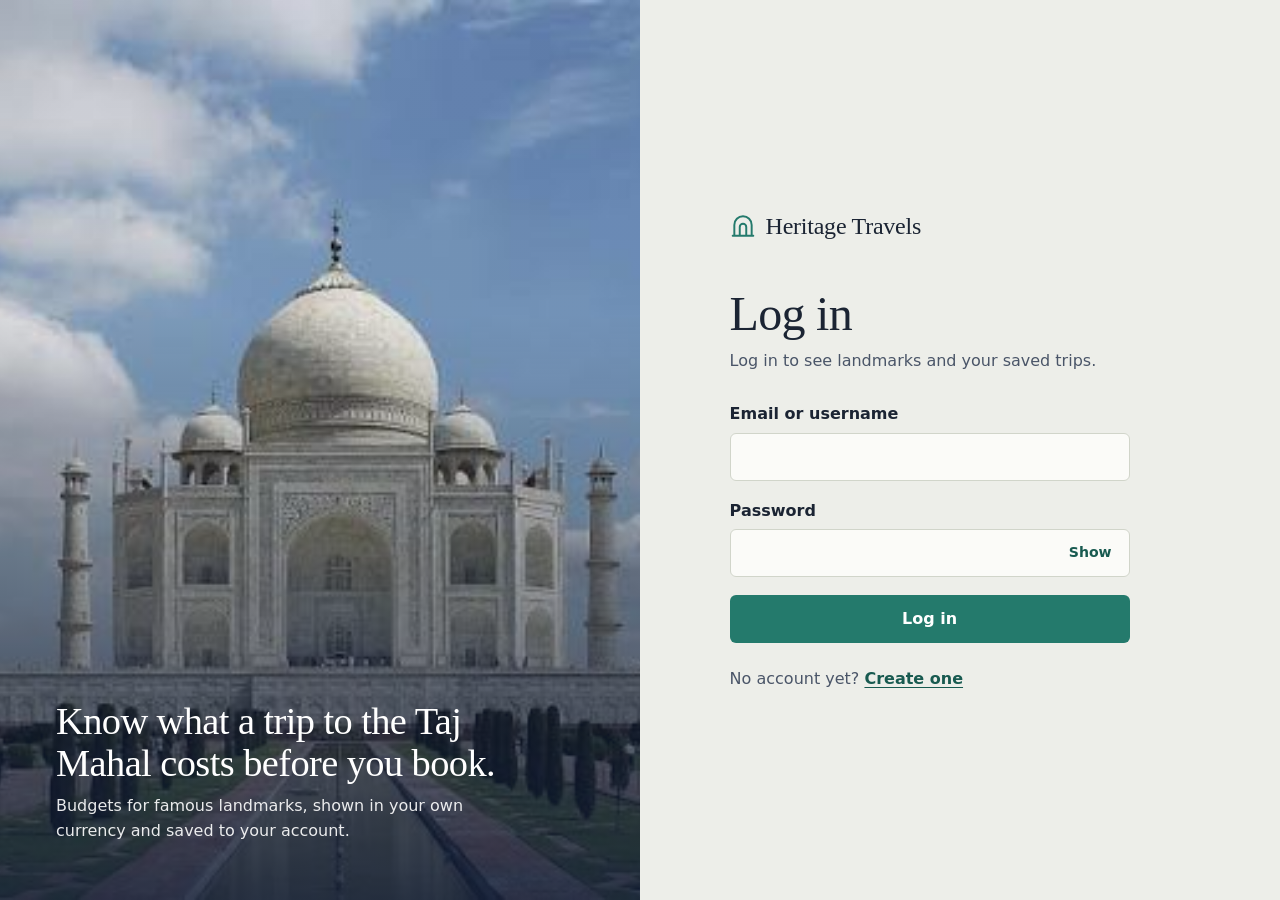
==== commit 9a1acf48: "Update HTML structure for arch-frame and figcaption" ====
--- a/index.html
+++ b/index.html
@@ -27,8 +27,8 @@
         <p class="hero-stat" id="heroStat" aria-live="polite"></p>
       </div>
       <figure class="arch">
-        <div class="arch-frame"><img src="images/colosseum.jpg" alt="The Colosseum in Rome"></div>
-        <figcaption><strong>Colosseum, Rome</strong><span id="heroCaption"></span></figcaption>
+        <div class="arch-frame" id="heroFrame"><img class="first" src="images/colosseum.jpg" alt="The Colosseum in Rome"></div>
+        <figcaption><strong id="heroName">Colosseum, Rome</strong><span id="heroCaption"></span></figcaption>
       </figure>
     </div>
   </section>
--- a/style.css
+++ b/style.css
@@ -444,3 +444,56 @@
     .cur { width: 130px; }
     .menu-btn { margin-left: 0; }
 }
+
+/* ---------- Style description and cost details ---------- */
+.style-desc { margin-top: 12px; padding: 12px 14px; border-left: 3px solid var(--verd); background: var(--verd-wash); border-radius: 0 var(--radius) var(--radius) 0; color: var(--ink); font-size: .92rem; line-height: 1.5; }
+.lines li { flex-wrap: wrap; }
+.lines .detail { flex: 0 0 calc(100% - 16px); margin: 0 0 6px 16px; font-size: .82rem; line-height: 1.45; color: var(--ink-2); }
+
+/* ---------- Budget matcher ---------- */
+.match { display: grid; grid-template-columns: minmax(0, 380px) minmax(0, 1fr); gap: 64px; padding-bottom: 96px; align-items: start; }
+.match-form { position: sticky; top: 88px; }
+.match-form .form-group:first-child { padding-top: 0; border-top: 0; }
+.match-form input[type="number"] { width: 100%; height: 48px; padding: 0 14px; border: 1px solid var(--line); background: var(--paper); border-radius: var(--radius); }
+.match-form .stepper input { border: 0; }
+.money-field { position: relative; }
+.money-field input { padding-right: 64px !important; font-size: 1.15rem; font-weight: 600; }
+.money-field span { position: absolute; right: 16px; top: 50%; transform: translateY(-50%); color: var(--ink-2); font-weight: 600; pointer-events: none; }
+.match-submit { width: 100%; margin-top: 8px; }
+.match-head { display: flex; align-items: flex-end; justify-content: space-between; flex-wrap: wrap; gap: 16px; margin-bottom: 20px; }
+.match-head h2 { font-size: 1.9rem; }
+.match-head .muted { margin-top: 4px; font-size: .92rem; }
+.match-head .tabs { margin-bottom: 0; border-bottom: 0; }
+.match-grid { grid-template-columns: repeat(auto-fill, minmax(250px, 1fr)); }
+.match-total { display: flex; justify-content: space-between; align-items: flex-end; gap: 12px; margin-top: 14px; padding-top: 12px; border-top: 1px dashed var(--line); }
+.match-label { display: block; font-size: .78rem; color: var(--ink-2); }
+.match-total strong { font-family: var(--font-display); font-size: 1.5rem; font-weight: 400; }
+.match-spare { font-size: .85rem; font-weight: 600; color: var(--verd-d); background: var(--verd-wash); padding: 3px 9px; border-radius: 999px; white-space: nowrap; }
+@media (max-width: 960px) {
+    .match { grid-template-columns: 1fr; gap: 40px; }
+    .match-form { position: static; }
+}
+[hidden] { display: none !important; }
+
+/* ---------- Header fit: five links plus currency picker ---------- */
+.nav a { white-space: nowrap; padding: 8px 10px; }
+.nav a[aria-current="page"]::after { left: 10px; right: 10px; }
+.site-header .wrap { gap: 16px; }
+.cur { width: 170px; }
+.user-name { display: none; }
+.user .btn-link { white-space: nowrap; }
+@media (max-width: 1040px) {
+    .menu-btn { display: inline-flex; }
+    .user { display: none; }
+    .nav {
+        display: none; position: absolute; top: 64px; left: 0; right: 0;
+        flex-direction: column; gap: 0; padding: 8px 24px 16px;
+        background: var(--stone); border-bottom: 1px solid var(--line);
+    }
+    .site-header.open .nav { display: flex; }
+    .nav a { padding: 14px 0; }
+    .nav a[aria-current="page"]::after { left: 0; right: auto; width: 28px; bottom: 8px; }
+    .nav-logout { display: block; margin-top: 8px; text-align: left; padding: 14px 0; }
+    .menu-btn { margin-left: 0; }
+}
+@media (max-width: 760px) { .cur { width: 130px; } }
